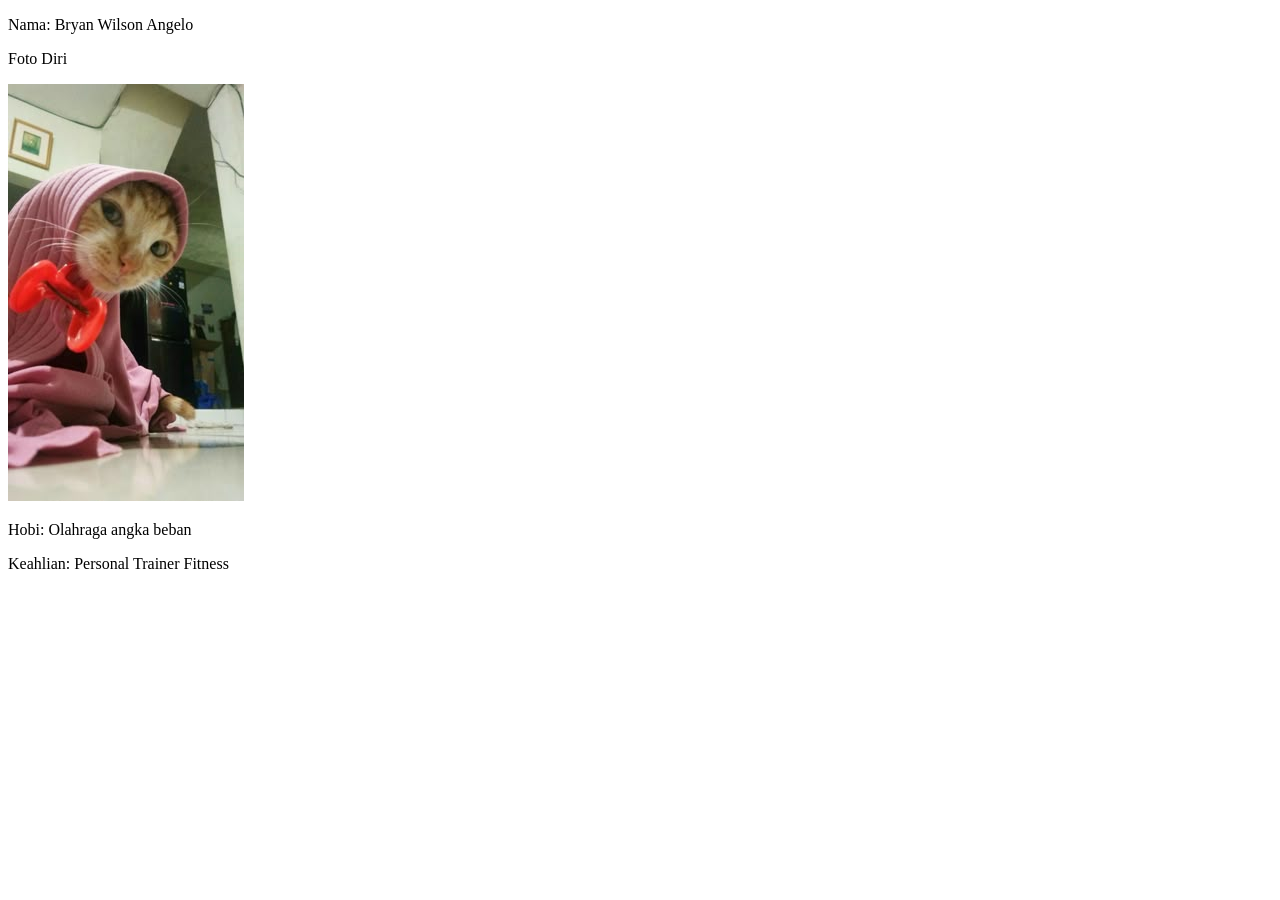
==== bryan.html @ 6c8e1785 "adding bryan's biodata" ====
<!DOCTYPE html>
<html lang="en">
<head>
    <meta charset="UTF-8">
    <meta name="viewport" content="width=device-width, initial-scale=1.0">
    <title>Biodata Bryan</title>
</head>
<body>
    <p>Nama: Bryan Wilson Angelo</p>
    <p>Foto Diri</p>
    <img src="kucing.jpg" alt="Foto Diri">
    <p>Hobi: Olahraga angka beban</p>
    <p>Keahlian: Personal Trainer Fitness</p>
</body>
</html>
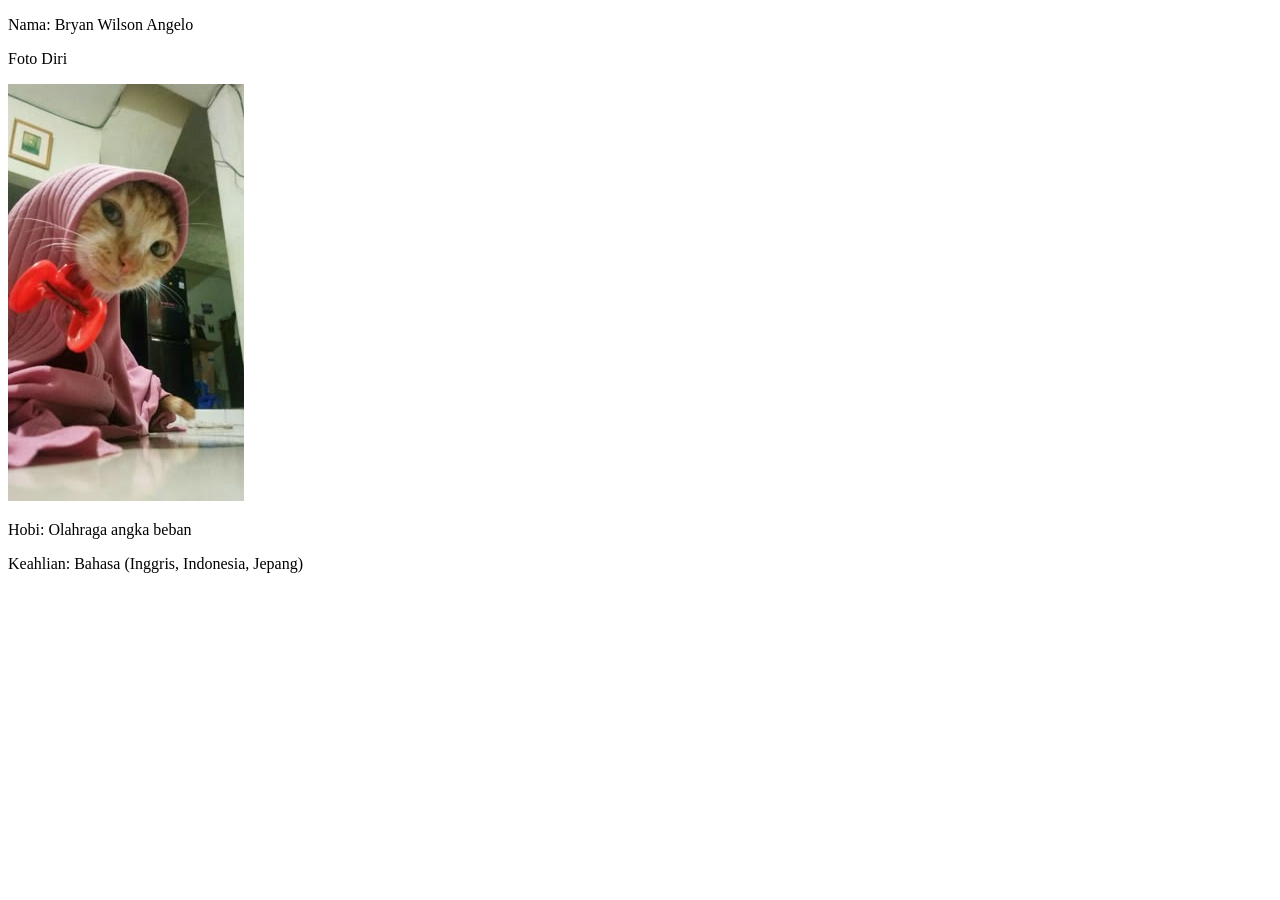
==== commit b74046ce: "adding keahlian to bryan.html" ====
--- a/bryan.html
+++ b/bryan.html
@@ -10,6 +10,6 @@
     <p>Foto Diri</p>
     <img src="kucing.jpg" alt="Foto Diri">
     <p>Hobi: Olahraga angka beban</p>
-    <p>Keahlian: Personal Trainer Fitness</p>
+    <p>Keahlian: Bahasa (Inggris, Indonesia, Jepang)</p>
 </body>
 </html>
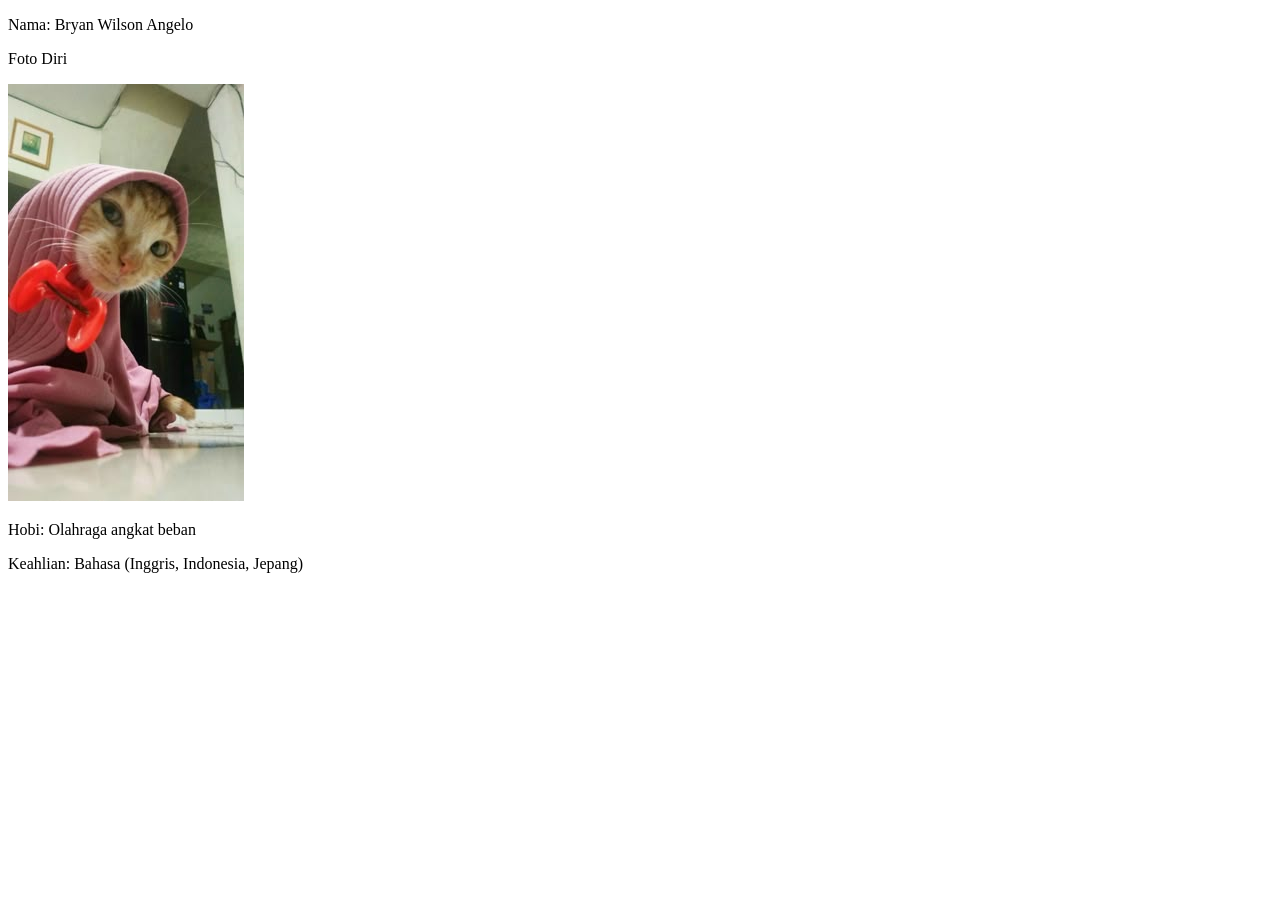
==== commit 4fe2b0b1: "melengkapi bryan siklus 2" ====
--- a/bryan.html
+++ b/bryan.html
@@ -9,7 +9,7 @@
     <p>Nama: Bryan Wilson Angelo</p>
     <p>Foto Diri</p>
     <img src="kucing.jpg" alt="Foto Diri">
-    <p>Hobi: Olahraga angka beban</p>
+    <p>Hobi: Olahraga angkat beban</p>
     <p>Keahlian: Bahasa (Inggris, Indonesia, Jepang)</p>
 </body>
 </html>
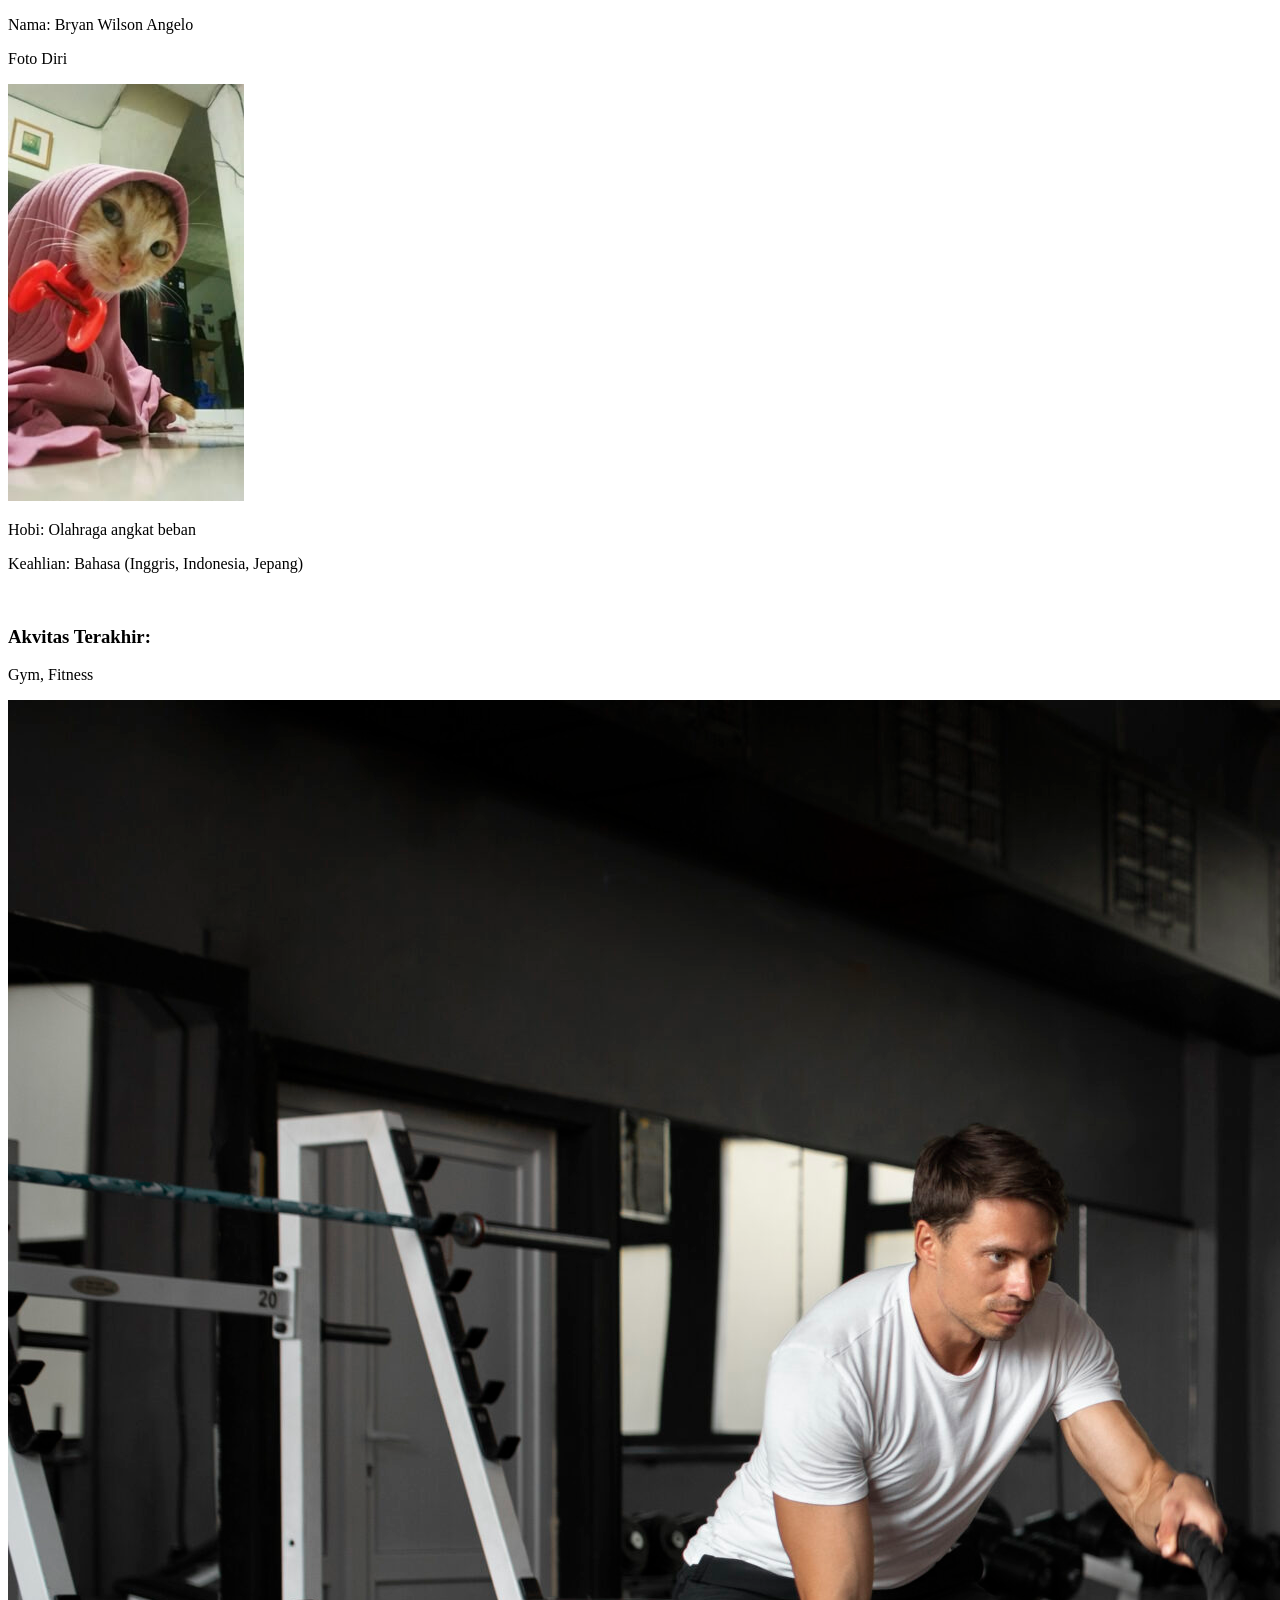
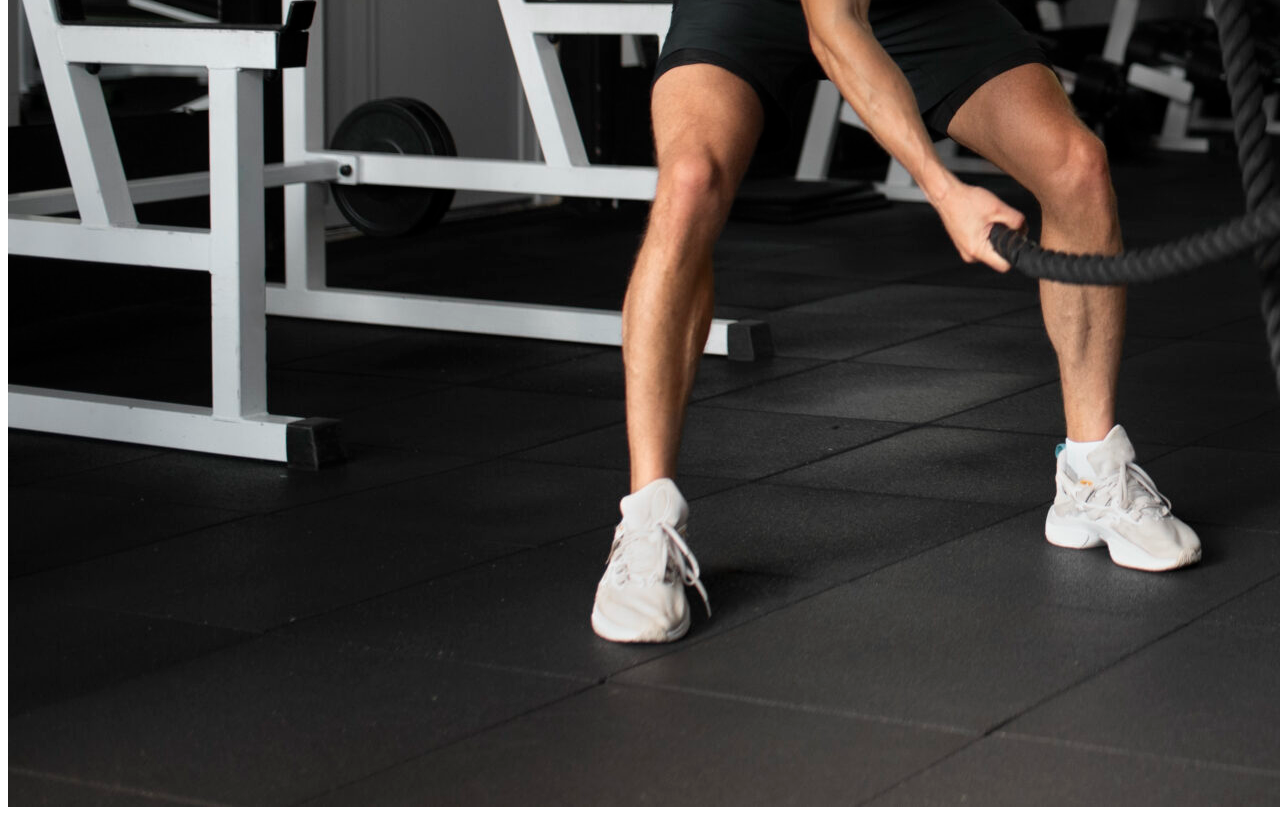
==== commit ad5582a3: "Menambah aktivitas siklus 2" ====
--- a/bryan.html
+++ b/bryan.html
@@ -11,5 +11,11 @@
     <img src="kucing.jpg" alt="Foto Diri">
     <p>Hobi: Olahraga angkat beban</p>
     <p>Keahlian: Bahasa (Inggris, Indonesia, Jepang)</p>
+
+    <br>
+
+    <h3>Akvitas Terakhir:</h3>
+    <p>Gym, Fitness</p>
+    <img src="woman-helping-man-gym-scaled.jpg" alt="aktivitas">
 </body>
 </html>
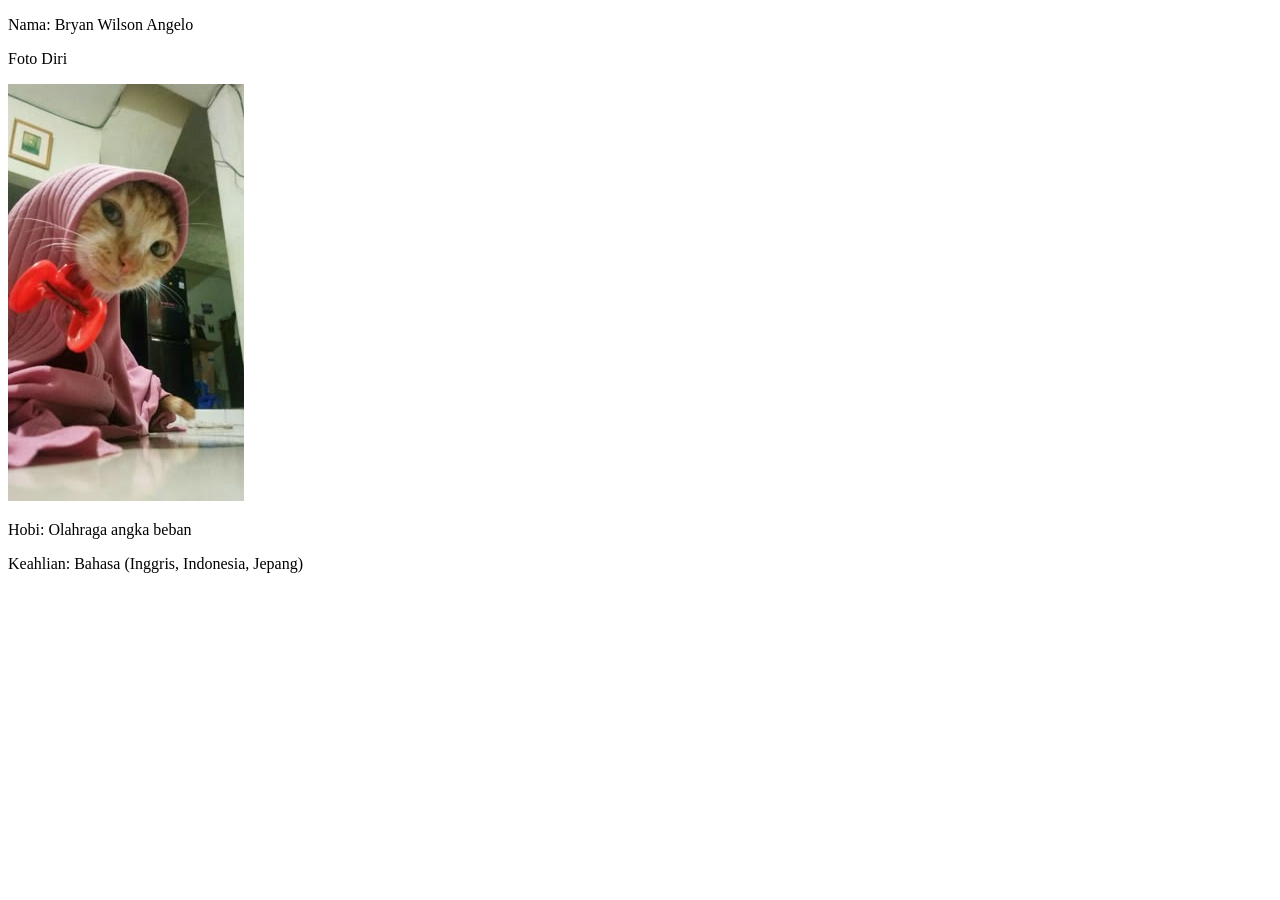
==== commit f0d25f5d: "aktivitas terakhir final" ====
--- a/bryan.html
+++ b/bryan.html
@@ -9,13 +9,7 @@
     <p>Nama: Bryan Wilson Angelo</p>
     <p>Foto Diri</p>
     <img src="kucing.jpg" alt="Foto Diri">
-    <p>Hobi: Olahraga angkat beban</p>
+    <p>Hobi: Olahraga angka beban</p>
     <p>Keahlian: Bahasa (Inggris, Indonesia, Jepang)</p>
-
-    <br>
-
-    <h3>Akvitas Terakhir:</h3>
-    <p>Gym, Fitness</p>
-    <img src="woman-helping-man-gym-scaled.jpg" alt="aktivitas">
 </body>
 </html>
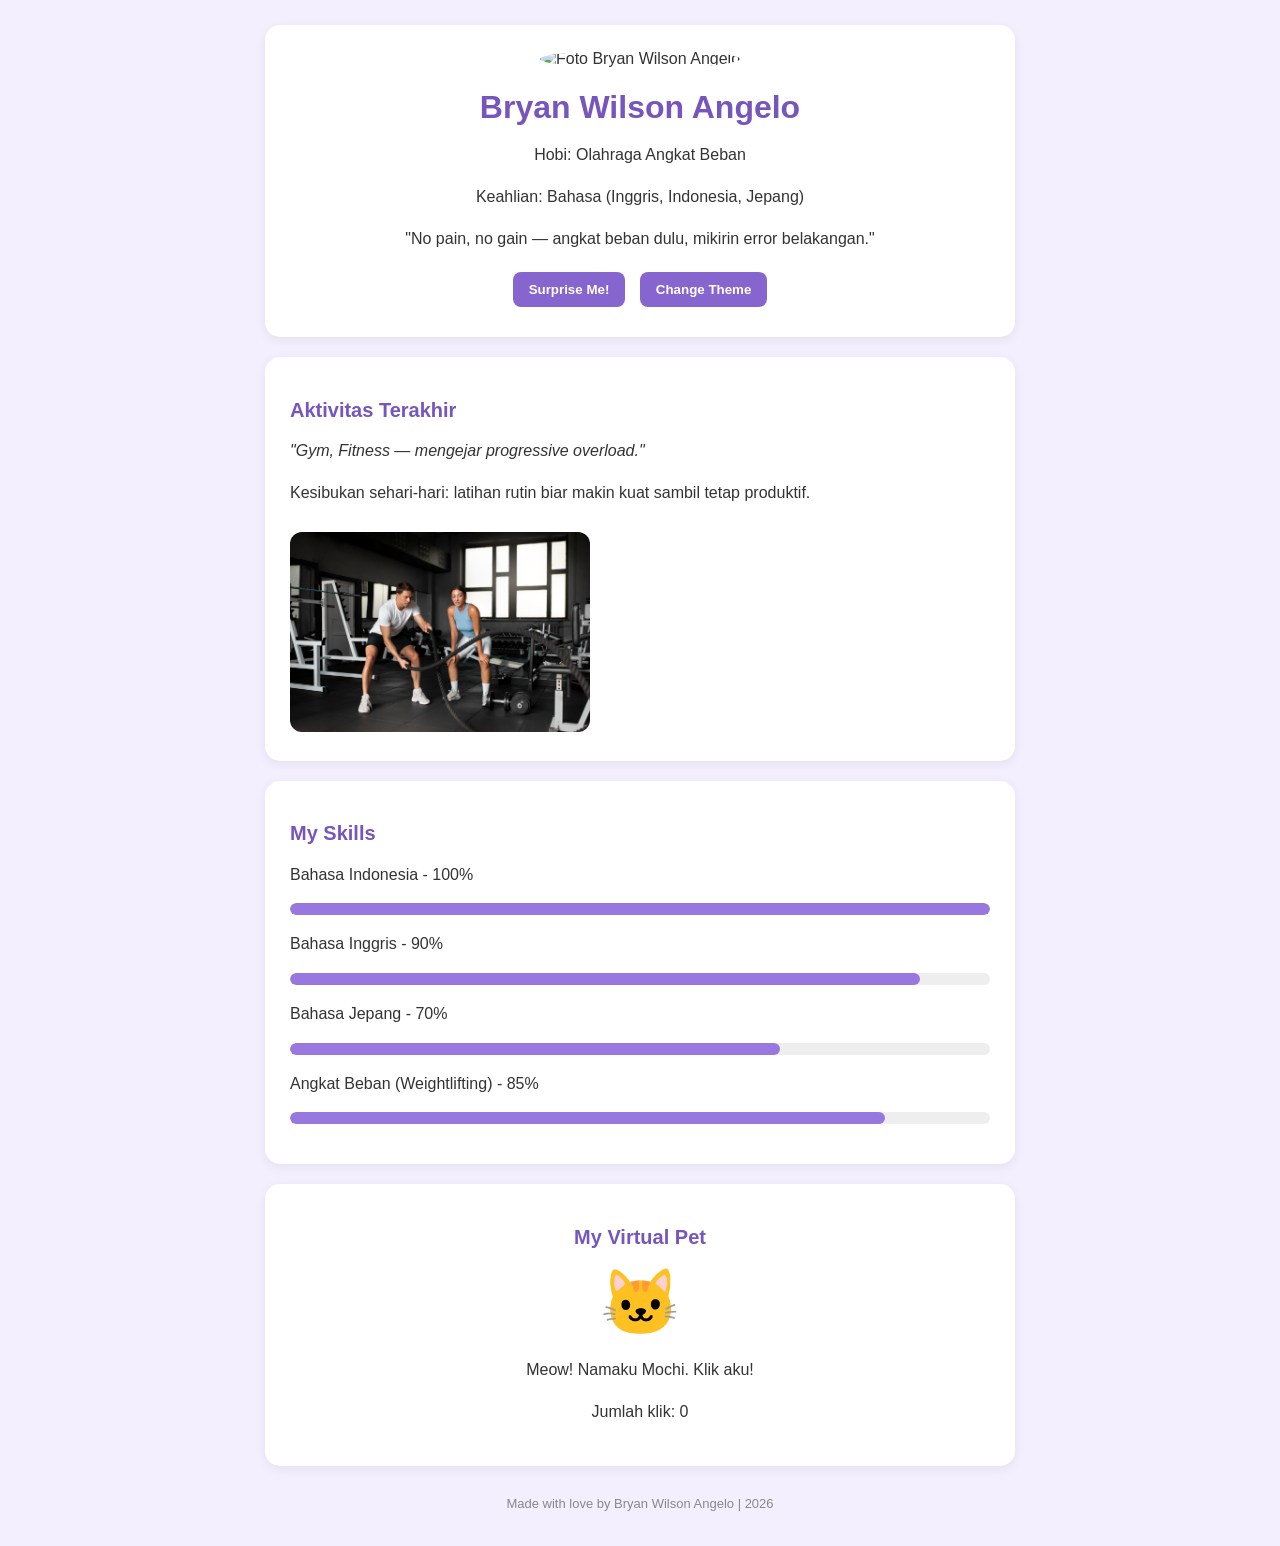
==== commit 3f82652e: "final Bryan" ====
--- a/bryan.html
+++ b/bryan.html
@@ -1,15 +1,86 @@
 <!DOCTYPE html>
-<html lang="en">
+<html lang="id">
 <head>
     <meta charset="UTF-8">
     <meta name="viewport" content="width=device-width, initial-scale=1.0">
-    <title>Biodata Bryan</title>
+    <title>Profil Bryan Wilson Angelo</title>
+    <link rel="stylesheet" href="bryan.css">
 </head>
-<body>
-    <p>Nama: Bryan Wilson Angelo</p>
-    <p>Foto Diri</p>
-    <img src="kucing.jpg" alt="Foto Diri">
-    <p>Hobi: Olahraga angka beban</p>
-    <p>Keahlian: Bahasa (Inggris, Indonesia, Jepang)</p>
+
+<body id="halaman">
+<div class="container">
+
+    <!-- PROFIL -->
+    <div class="card profile">
+        <img src="kucing.jpg" alt="Foto Bryan Wilson Angelo">
+
+        <h1>Bryan Wilson Angelo</h1>
+        <p>Hobi: Olahraga Angkat Beban</p>
+        <p>Keahlian: Bahasa (Inggris, Indonesia, Jepang)</p>
+        <p>"No pain, no gain — angkat beban dulu, mikirin error belakangan."</p>
+
+        <button onclick="surprise()">Surprise Me!</button>
+        <button onclick="ubahBackground()">Change Theme</button>
+    </div>
+
+    <!-- AKTIVITAS TERAKHIR -->
+    <div class="card">
+        <h2> Aktivitas Terakhir</h2>
+        <p><i>"Gym, Fitness — mengejar progressive overload."</i></p>
+        <p>Kesibukan sehari-hari: latihan rutin biar makin kuat sambil tetap produktif.</p>
+
+        <img src="woman-helping-man-gym-scaled.jpg" alt="Aktivitas Gym dan Fitness" class="activity-img">
+    </div>
+
+    <!-- SKILL -->
+    <div class="card">
+        <h2>My Skills</h2>
+
+        <div class="skill">
+            <p>Bahasa Indonesia - 100%</p>
+            <div class="bar">
+                <div class="progress" style="width:100%"></div>
+            </div>
+        </div>
+
+        <div class="skill">
+            <p>Bahasa Inggris - 90%</p>
+            <div class="bar">
+                <div class="progress" style="width:90%"></div>
+            </div>
+        </div>
+
+        <div class="skill">
+            <p>Bahasa Jepang - 70%</p>
+            <div class="bar">
+                <div class="progress" style="width:70%"></div>
+            </div>
+        </div>
+
+        <div class="skill">
+            <p>Angkat Beban (Weightlifting) - 85%</p>
+            <div class="bar">
+                <div class="progress" style="width:85%"></div>
+            </div>
+        </div>
+    </div>
+
+    <!-- VIRTUAL PET -->
+    <div class="card profile">
+        <h2>My Virtual Pet</h2>
+
+        <div class="pet" onclick="petClick()">🐱</div>
+
+        <p id="petMessage">Meow! Namaku Mochi. Klik aku!</p>
+        <p>Jumlah klik: <span id="counter">0</span></p>
+    </div>
+
+    <footer>
+        Made with love by Bryan Wilson Angelo | 2026
+    </footer>
+
+</div>
+
+<script src="bryan.js"></script>
 </body>
 </html>
--- a/bryan.css
+++ b/bryan.css
@@ -0,0 +1,141 @@
+* {
+    box-sizing: border-box;
+}
+
+body {
+    font-family: Arial, sans-serif;
+    background: #f3efff;
+    color: #333;
+    margin: 0;
+    padding: 25px;
+    transition: 0.3s;
+}
+
+.container {
+    max-width: 750px;
+    margin: auto;
+}
+
+.card {
+    background: white;
+    padding: 25px;
+    border-radius: 15px;
+    margin-bottom: 20px;
+    box-shadow: 0 3px 12px #00000010;
+}
+
+h1, h2 {
+    color: #7655bd;
+}
+
+h1 {
+    margin-bottom: 8px;
+}
+
+h2 {
+    font-size: 20px;
+}
+
+p {
+    line-height: 1.6;
+}
+
+.profile {
+    text-align: center;
+}
+
+.profile img {
+    width: 130px;
+    height: 130px;
+    border-radius: 50%;
+    object-fit: cover;
+}
+
+.activity-img {
+    width: 100%;
+    max-width: 300px;
+    border-radius: 12px;
+    margin-top: 10px;
+}
+
+button {
+    background: #8765ce;
+    color: white;
+    border: none;
+    padding: 10px 16px;
+    margin: 5px;
+    border-radius: 8px;
+    cursor: pointer;
+    font-weight: bold;
+    transition: 0.2s;
+}
+
+button:hover {
+    background: #6344a5;
+}
+
+.skill {
+    margin: 15px 0;
+}
+
+.bar {
+    height: 12px;
+    background: #eee;
+    border-radius: 10px;
+    overflow: hidden;
+}
+
+.progress {
+    height: 100%;
+    background: #9878df;
+    border-radius: 10px;
+}
+
+.pet {
+    font-size: 65px;
+    cursor: pointer;
+    display: inline-block;
+    animation: bounce 1.5s infinite;
+    user-select: none;
+}
+
+@keyframes bounce {
+    50% {
+        transform: translateY(-12px);
+    }
+}
+
+/* Dark Mode */
+body.dark {
+    background: #242033;
+    color: white;
+}
+
+body.dark .card {
+    background: #39334d;
+    color: white;
+}
+
+body.dark h1, body.dark h2 {
+    color: #c9afff;
+}
+
+body.dark .bar {
+    background: #242033;
+}
+
+footer {
+    text-align: center;
+    color: #888;
+    font-size: 13px;
+    padding: 10px;
+}
+
+@media (max-width: 600px) {
+    body {
+        padding: 15px;
+    }
+    .card {
+        padding: 20px;
+    }
+}
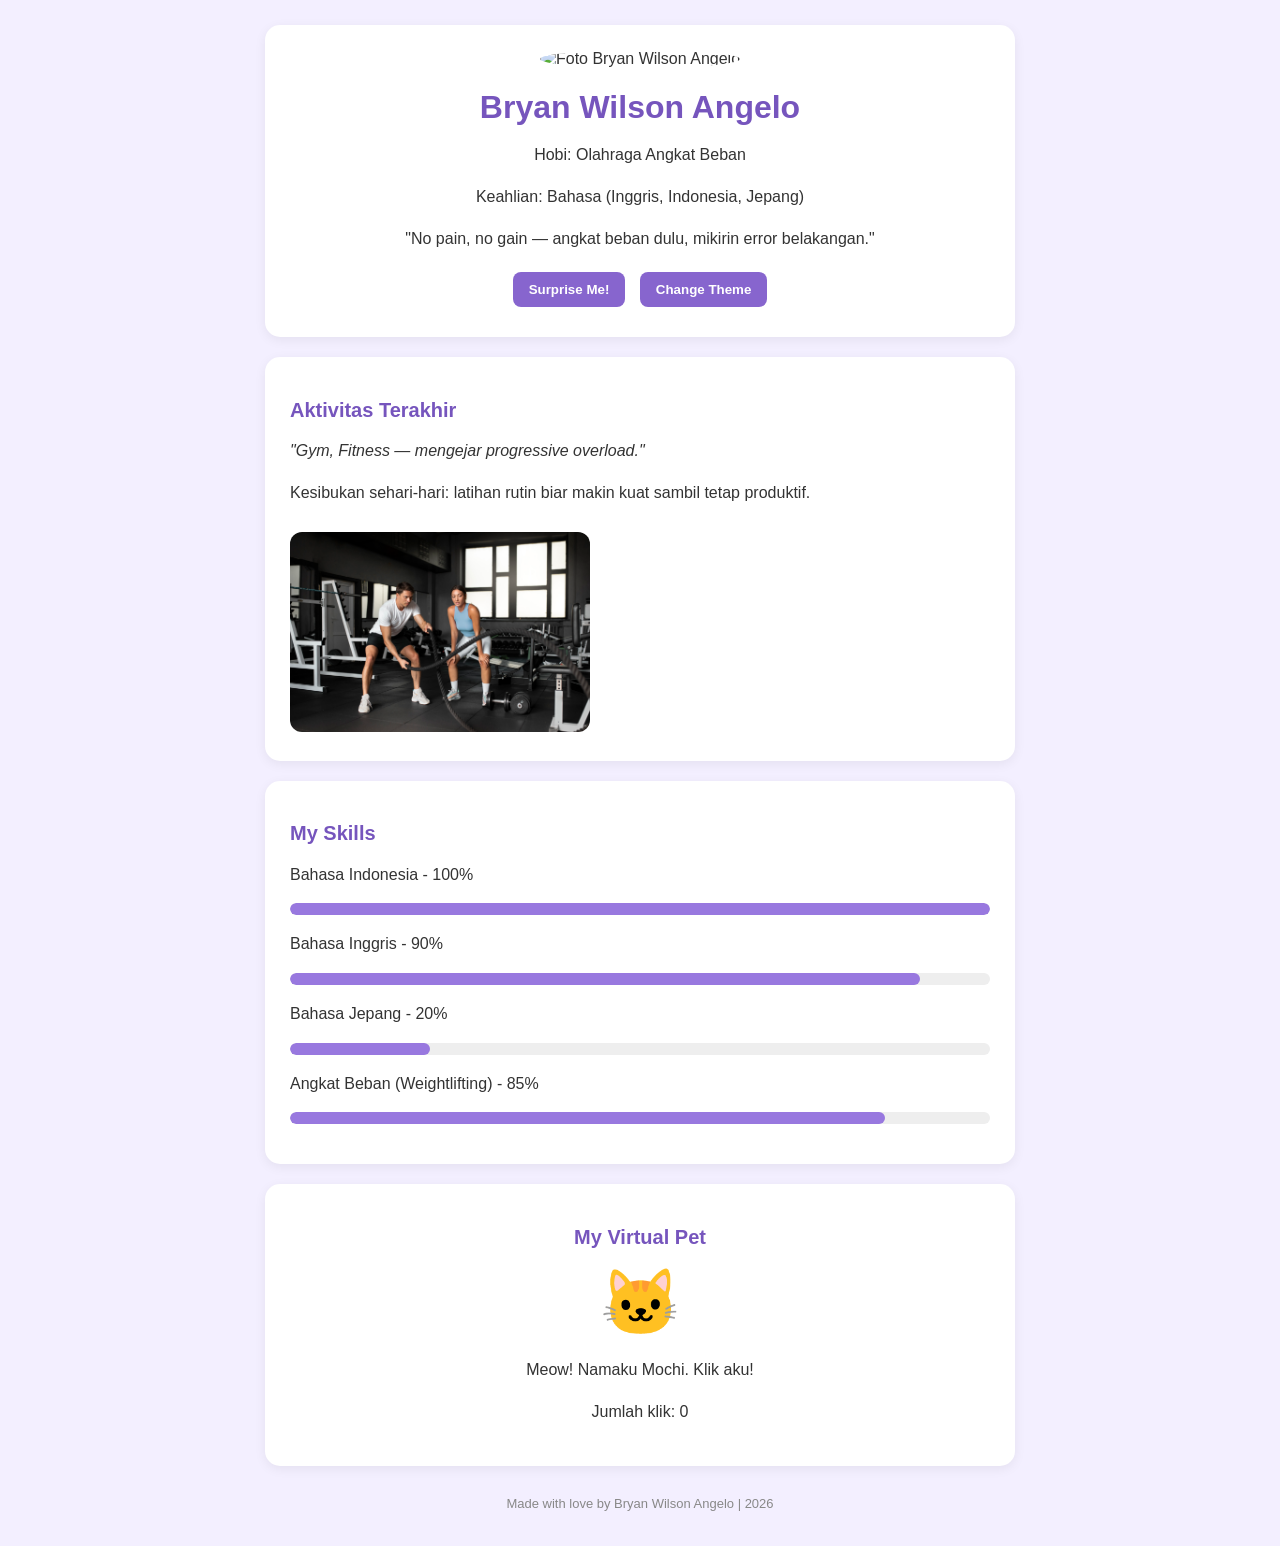
==== commit 21ee0b9d: "nambah2 Bryan" ====
--- a/bryan.html
+++ b/bryan.html
@@ -51,9 +51,9 @@
         </div>
 
         <div class="skill">
-            <p>Bahasa Jepang - 70%</p>
+            <p>Bahasa Jepang - 20%</p>
             <div class="bar">
-                <div class="progress" style="width:70%"></div>
+                <div class="progress" style="width:20%"></div>
             </div>
         </div>
 
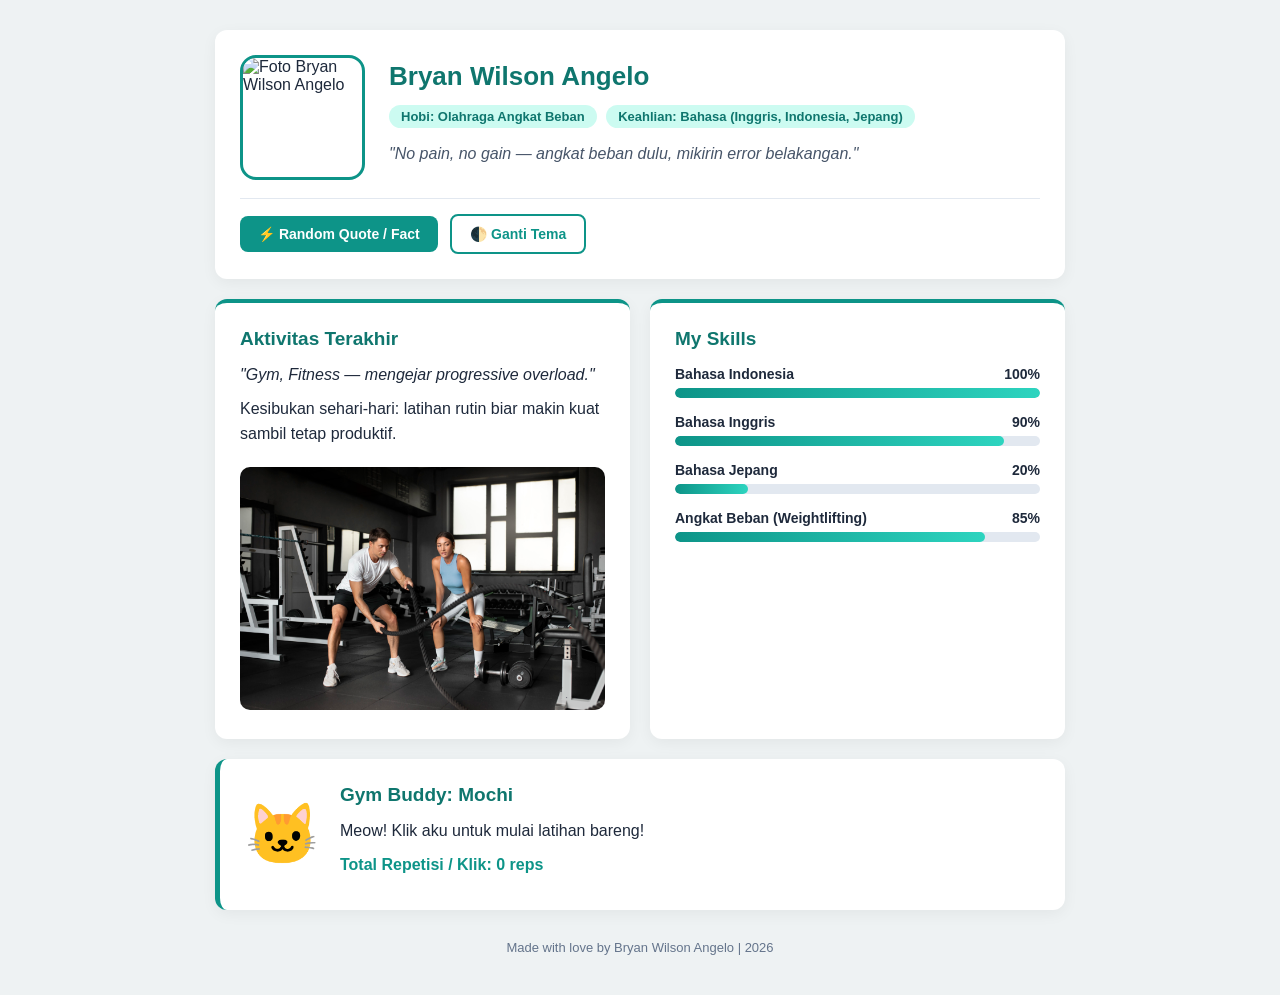
==== commit d440f267: "finalize bryan" ====
--- a/bryan.html
+++ b/bryan.html
@@ -12,67 +12,90 @@
 
     <!-- PROFIL -->
     <div class="card profile">
-        <img src="kucing.jpg" alt="Foto Bryan Wilson Angelo">
-
-        <h1>Bryan Wilson Angelo</h1>
-        <p>Hobi: Olahraga Angkat Beban</p>
-        <p>Keahlian: Bahasa (Inggris, Indonesia, Jepang)</p>
-        <p>"No pain, no gain — angkat beban dulu, mikirin error belakangan."</p>
-
-        <button onclick="surprise()">Surprise Me!</button>
-        <button onclick="ubahBackground()">Change Theme</button>
-    </div>
-
-    <!-- AKTIVITAS TERAKHIR -->
-    <div class="card">
-        <h2> Aktivitas Terakhir</h2>
-        <p><i>"Gym, Fitness — mengejar progressive overload."</i></p>
-        <p>Kesibukan sehari-hari: latihan rutin biar makin kuat sambil tetap produktif.</p>
-
-        <img src="woman-helping-man-gym-scaled.jpg" alt="Aktivitas Gym dan Fitness" class="activity-img">
-    </div>
-
-    <!-- SKILL -->
-    <div class="card">
-        <h2>My Skills</h2>
-
-        <div class="skill">
-            <p>Bahasa Indonesia - 100%</p>
-            <div class="bar">
-                <div class="progress" style="width:100%"></div>
+        <div class="profile-header">
+            <img src="kucing.jpg" alt="Foto Bryan Wilson Angelo">
+            <div class="profile-info">
+                <h1>Bryan Wilson Angelo</h1>
+                <span class="badge">Hobi: Olahraga Angkat Beban</span>
+                <span class="badge">Keahlian: Bahasa (Inggris, Indonesia, Jepang)</span>
+                <p class="quote">"No pain, no gain — angkat beban dulu, mikirin error belakangan."</p>
             </div>
         </div>
 
-        <div class="skill">
-            <p>Bahasa Inggris - 90%</p>
-            <div class="bar">
-                <div class="progress" style="width:90%"></div>
-            </div>
+        <div class="action-buttons">
+            <button onclick="tampilkanQuote()">⚡ Random Quote / Fact</button>
+            <button class="btn-outline" onclick="ubahBackground()">🌓 Ganti Tema</button>
         </div>
 
-        <div class="skill">
-            <p>Bahasa Jepang - 20%</p>
-            <div class="bar">
-                <div class="progress" style="width:20%"></div>
-            </div>
+        <!-- Kotak pesan interaktif (pengganti alert pop-up) -->
+        <div id="quoteBox" class="quote-box hidden"></div>
+    </div>
+
+    <!-- GRID 2 KOLOM: AKTIVITAS & SKILLS -->
+    <div class="grid-2">
+        <!-- AKTIVITAS TERAKHIR -->
+        <div class="card accent-card">
+            <h2>Aktivitas Terakhir</h2>
+            <p><i>"Gym, Fitness — mengejar progressive overload."</i></p>
+            <p>Kesibukan sehari-hari: latihan rutin biar makin kuat sambil tetap produktif.</p>
+
+            <img src="woman-helping-man-gym-scaled.jpg" alt="Aktivitas Gym dan Fitness" class="activity-img">
         </div>
 
-        <div class="skill">
-            <p>Angkat Beban (Weightlifting) - 85%</p>
-            <div class="bar">
-                <div class="progress" style="width:85%"></div>
+        <!-- SKILL -->
+        <div class="card accent-card">
+            <h2>My Skills</h2>
+
+            <div class="skill">
+                <div class="skill-label">
+                    <span>Bahasa Indonesia</span>
+                    <span>100%</span>
+                </div>
+                <div class="bar">
+                    <div class="progress" style="width:100%"></div>
+                </div>
+            </div>
+
+            <div class="skill">
+                <div class="skill-label">
+                    <span>Bahasa Inggris</span>
+                    <span>90%</span>
+                </div>
+                <div class="bar">
+                    <div class="progress" style="width:90%"></div>
+                </div>
+            </div>
+
+            <div class="skill">
+                <div class="skill-label">
+                    <span>Bahasa Jepang</span>
+                    <span>20%</span>
+                </div>
+                <div class="bar">
+                    <div class="progress" style="width:20%"></div>
+                </div>
+            </div>
+
+            <div class="skill">
+                <div class="skill-label">
+                    <span>Angkat Beban (Weightlifting)</span>
+                    <span>85%</span>
+                </div>
+                <div class="bar">
+                    <div class="progress" style="width:85%"></div>
+                </div>
             </div>
         </div>
     </div>
 
-    <!-- VIRTUAL PET -->
-    <div class="card profile">
-        <h2>My Virtual Pet</h2>
-
-        <div class="pet" onclick="petClick()">🐱</div>
-
-        <p id="petMessage">Meow! Namaku Mochi. Klik aku!</p>
-        <p>Jumlah klik: <span id="counter">0</span></p>
+    <!-- VIRTUAL PET / GYM BUDDY -->
+    <div class="card buddy-card">
+        <div class="pet" id="petIcon" onclick="petClick()">🐱</div>
+        <div class="buddy-info">
+            <h2>Gym Buddy: Mochi</h2>
+            <p id="petMessage">Meow! Klik aku untuk mulai latihan bareng!</p>
+            <p class="rep-counter">Total Repetisi / Klik: <span id="counter">0</span> reps</p>
+        </div>
     </div>
 
     <footer>
--- a/bryan.css
+++ b/bryan.css
@@ -3,139 +3,259 @@
 }
 
 body {
-    font-family: Arial, sans-serif;
-    background: #f3efff;
-    color: #333;
+    font-family: 'Segoe UI', Tahoma, Geneva, Verdana, sans-serif;
+    background: #eef2f3;
+    color: #1e293b;
     margin: 0;
+    padding: 30px 20px;
+    transition: background 0.3s, color 0.3s;
+}
+
+.container {
+    max-width: 850px;
+    margin: auto;
+}
+
+.card {
+    background: #ffffff;
     padding: 25px;
-    transition: 0.3s;
-}
-
-.container {
-    max-width: 750px;
-    margin: auto;
-}
-
-.card {
-    background: white;
-    padding: 25px;
-    border-radius: 15px;
+    border-radius: 12px;
     margin-bottom: 20px;
-    box-shadow: 0 3px 12px #00000010;
+    box-shadow: 0 4px 15px rgba(0, 0, 0, 0.05);
+    transition: transform 0.2s, background 0.3s;
+}
+
+.accent-card {
+    border-top: 4px solid #0d9488;
 }
 
 h1, h2 {
-    color: #7655bd;
+    color: #0f766e;
+    margin-top: 0;
 }
 
 h1 {
-    margin-bottom: 8px;
+    font-size: 26px;
+    margin-bottom: 10px;
 }
 
 h2 {
-    font-size: 20px;
+    font-size: 19px;
+    margin-bottom: 12px;
 }
 
 p {
     line-height: 1.6;
-}
-
-.profile {
-    text-align: center;
-}
-
-.profile img {
-    width: 130px;
-    height: 130px;
-    border-radius: 50%;
+    margin: 8px 0;
+}
+
+/* PROFIL HEADER HORIZONTAL */
+.profile-header {
+    display: flex;
+    align-items: center;
+    gap: 24px;
+    text-align: left;
+}
+
+.profile-header img {
+    width: 125px;
+    height: 125px;
+    border-radius: 16px; /* Kotak sudut membulat, beda dari lingkaran */
     object-fit: cover;
+    border: 3px solid #0d9488;
+    flex-shrink: 0;
+}
+
+.badge {
+    display: inline-block;
+    background: #ccfbf1;
+    color: #0f766e;
+    font-size: 13px;
+    font-weight: 600;
+    padding: 4px 12px;
+    border-radius: 20px;
+    margin: 3px 5px 3px 0;
+}
+
+.quote {
+    font-style: italic;
+    color: #475569;
+    margin-top: 10px;
+}
+
+.action-buttons {
+    margin-top: 18px;
+    padding-top: 15px;
+    border-top: 1px solid #e2e8f0;
+}
+
+button {
+    background: #0d9488;
+    color: white;
+    border: none;
+    padding: 10px 18px;
+    margin-right: 8px;
+    border-radius: 8px;
+    cursor: pointer;
+    font-weight: 600;
+    font-size: 14px;
+    transition: 0.2s;
+}
+
+button:hover {
+    background: #0f766e;
+}
+
+button.btn-outline {
+    background: transparent;
+    color: #0d9488;
+    border: 2px solid #0d9488;
+}
+
+button.btn-outline:hover {
+    background: #0d9488;
+    color: white;
+}
+
+/* KOTAK QUOTE INTERAKTIF */
+.quote-box {
+    margin-top: 15px;
+    padding: 12px 16px;
+    background: #f0fdfa;
+    border-left: 4px solid #0d9488;
+    border-radius: 6px;
+    font-weight: 500;
+    color: #115e59;
+}
+
+.hidden {
+    display: none;
+}
+
+/* GRID 2 KOLOM */
+.grid-2 {
+    display: grid;
+    grid-template-columns: 1fr 1fr;
+    gap: 20px;
 }
 
 .activity-img {
     width: 100%;
-    max-width: 300px;
-    border-radius: 12px;
-    margin-top: 10px;
-}
-
-button {
-    background: #8765ce;
-    color: white;
-    border: none;
-    padding: 10px 16px;
-    margin: 5px;
-    border-radius: 8px;
-    cursor: pointer;
-    font-weight: bold;
-    transition: 0.2s;
-}
-
-button:hover {
-    background: #6344a5;
-}
-
+    border-radius: 10px;
+    margin-top: 12px;
+    object-fit: cover;
+}
+
+/* SKILL BARS */
 .skill {
-    margin: 15px 0;
+    margin: 16px 0;
+}
+
+.skill-label {
+    display: flex;
+    justify-content: space-between;
+    font-size: 14px;
+    font-weight: 600;
+    margin-bottom: 6px;
 }
 
 .bar {
-    height: 12px;
-    background: #eee;
-    border-radius: 10px;
+    height: 10px;
+    background: #e2e8f0;
+    border-radius: 6px;
     overflow: hidden;
 }
 
 .progress {
     height: 100%;
-    background: #9878df;
-    border-radius: 10px;
+    background: linear-gradient(90deg, #0d9488, #2dd4bf);
+    border-radius: 6px;
+}
+
+/* GYM BUDDY / PET */
+.buddy-card {
+    display: flex;
+    align-items: center;
+    gap: 20px;
+    border-left: 5px solid #0d9488;
 }
 
 .pet {
-    font-size: 65px;
+    font-size: 60px;
     cursor: pointer;
-    display: inline-block;
-    animation: bounce 1.5s infinite;
     user-select: none;
-}
-
-@keyframes bounce {
-    50% {
-        transform: translateY(-12px);
-    }
-}
-
-/* Dark Mode */
+    transition: transform 0.15s ease;
+}
+
+.pet:active {
+    transform: scale(1.25) rotate(-8deg);
+}
+
+.rep-counter {
+    font-weight: bold;
+    color: #0d9488;
+}
+
+/* DARK MODE */
 body.dark {
-    background: #242033;
-    color: white;
+    background: #0f172a;
+    color: #e2e8f0;
 }
 
 body.dark .card {
-    background: #39334d;
-    color: white;
+    background: #1e293b;
+    color: #e2e8f0;
+    box-shadow: 0 4px 15px rgba(0, 0, 0, 0.3);
 }
 
 body.dark h1, body.dark h2 {
-    color: #c9afff;
+    color: #2dd4bf;
+}
+
+body.dark .badge {
+    background: #134e4a;
+    color: #5eead4;
+}
+
+body.dark .quote {
+    color: #94a3b8;
+}
+
+body.dark .action-buttons {
+    border-top-color: #334155;
+}
+
+body.dark .quote-box {
+    background: #134e4a;
+    color: #ccfbf1;
 }
 
 body.dark .bar {
-    background: #242033;
+    background: #334155;
+}
+
+body.dark .rep-counter {
+    color: #2dd4bf;
 }
 
 footer {
     text-align: center;
-    color: #888;
+    color: #64748b;
     font-size: 13px;
     padding: 10px;
 }
 
-@media (max-width: 600px) {
-    body {
-        padding: 15px;
+/* RESPONSIVE HP */
+@media (max-width: 680px) {
+    .profile-header {
+        flex-direction: column;
+        text-align: center;
     }
-    .card {
-        padding: 20px;
+    .grid-2 {
+        grid-template-columns: 1fr;
+    }
+    .buddy-card {
+        flex-direction: column;
+        text-align: center;
     }
 }
